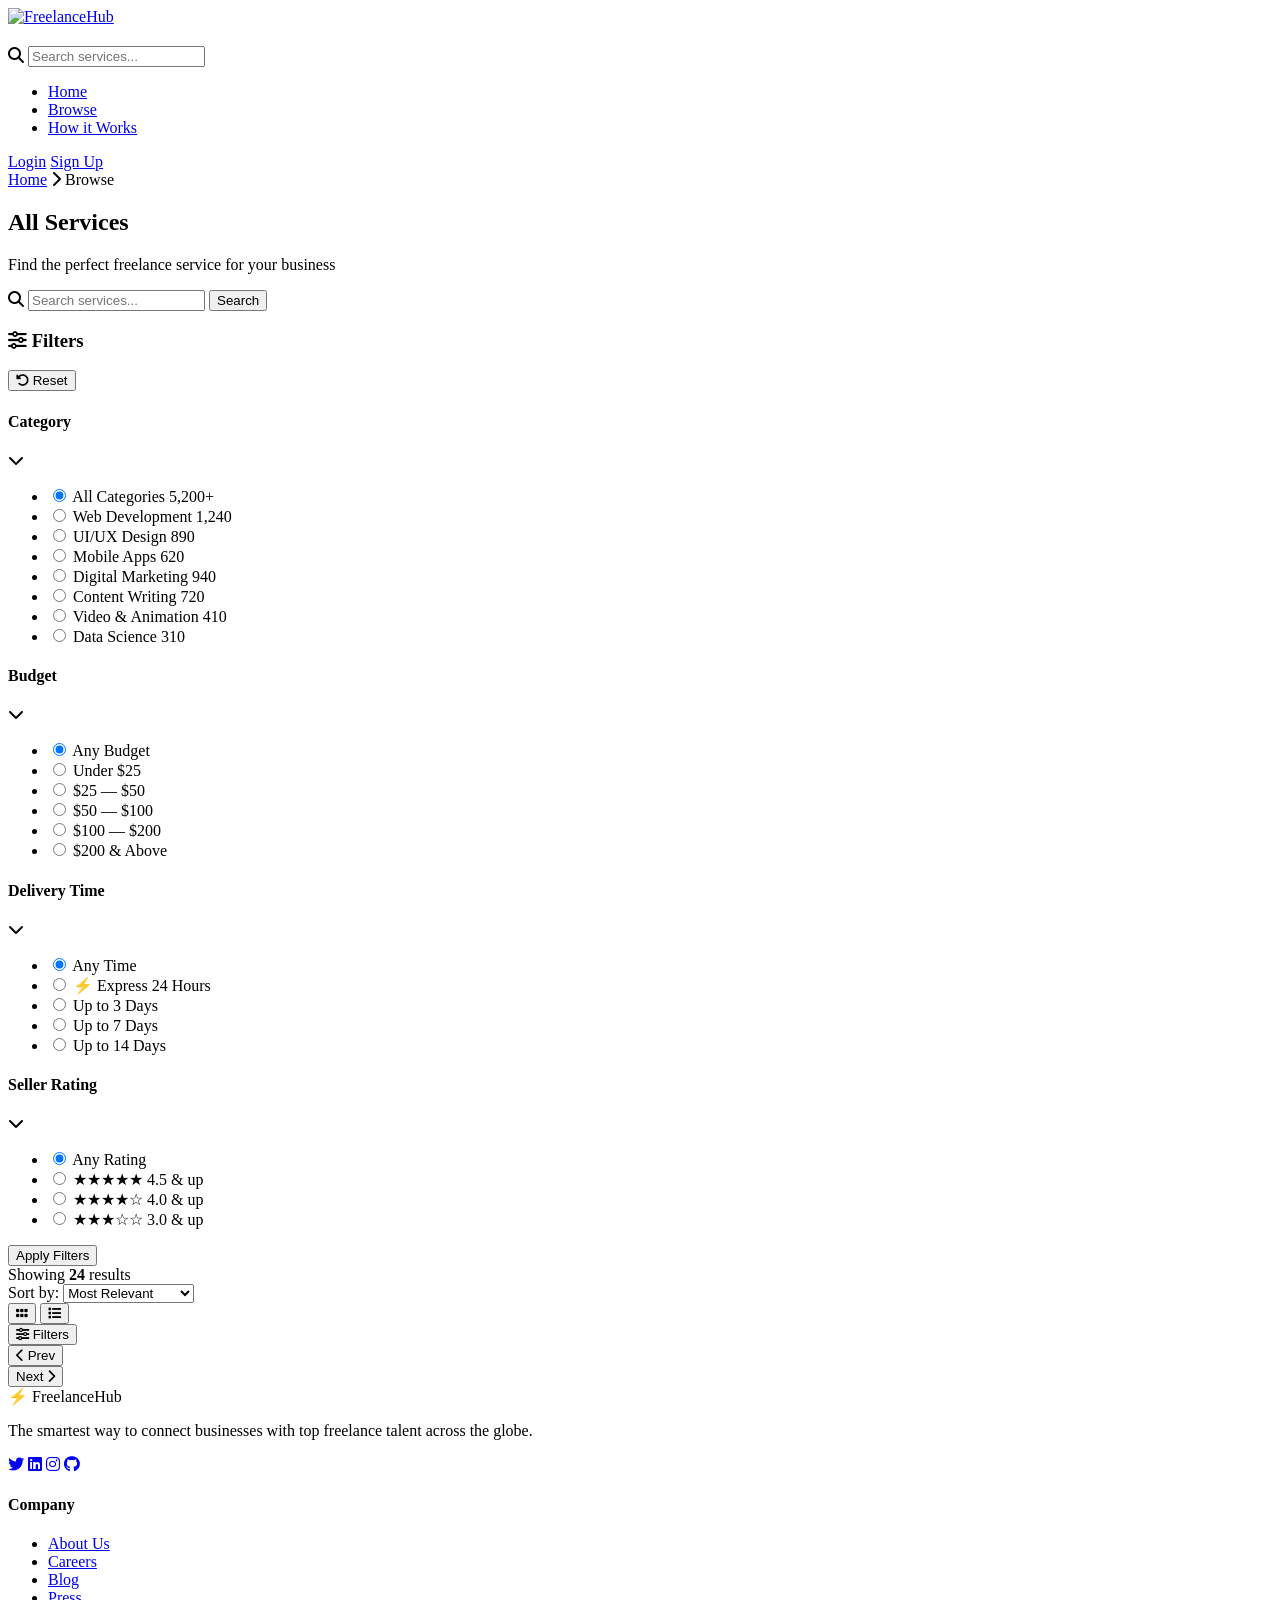
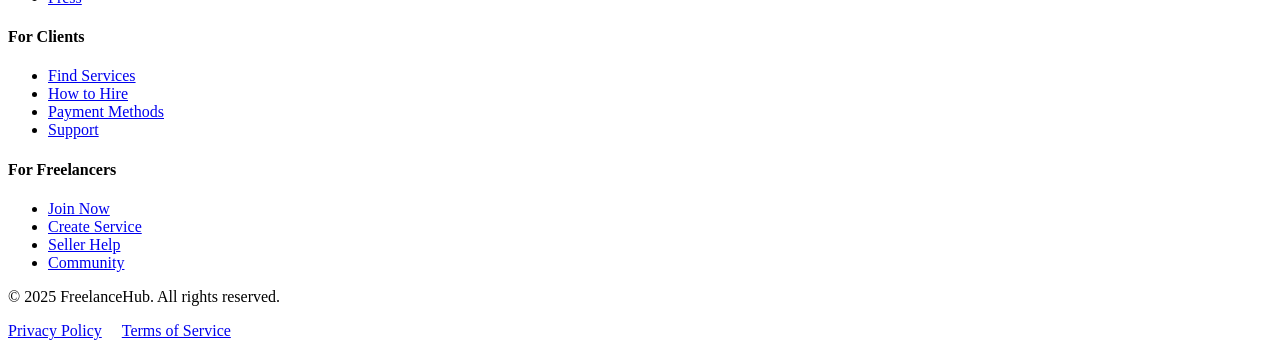
==== browse.html @ 756813ff "Add files via upload" ====
<!doctype html>
<html lang="en">
  <head>
    <meta charset="UTF-8" />
    <meta name="viewport" content="width=device-width, initial-scale=1.0" />
    <title>Browse Services — FreelanceHub</title>
    <link rel="icon" type="image/svg+xml" href="assets/images/favicon.svg" />
    <link rel="stylesheet" href="css/style.css" />
    <link rel="stylesheet" href="css/browse.css" />
    <link
      rel="stylesheet"
      href="https://cdnjs.cloudflare.com/ajax/libs/font-awesome/6.5.0/css/all.min.css"
    />
  </head>
  <body>
    <!-- ===== NAVBAR ===== -->
    <nav class="navbar" id="navbar">
      <div class="container">
        <div class="nav-inner">
          <!-- AUR YE LIKHO: -->
          <a href="index.html" class="nav-logo">
            <img
              src="assets/images/logo.svg"
              alt="FreelanceHub"
              height="38"
              style="display: block"
            />
          </a>

          <div class="nav-search">
            <i class="fa fa-search search-icon"></i>
            <input
              type="text"
              placeholder="Search services..."
              id="navSearch"
            />
          </div>

          <ul class="nav-links">
            <li><a href="index.html">Home</a></li>
            <li><a href="browse.html" class="active">Browse</a></li>
            <li><a href="#">How it Works</a></li>
          </ul>

          <div class="nav-actions">
            <a href="login.html" class="btn btn-outline btn-sm">Login</a>
            <a href="register.html" class="btn btn-primary btn-sm">Sign Up</a>
          </div>

          <div class="hamburger" id="hamburger">
            <span></span><span></span><span></span>
          </div>
        </div>
      </div>
    </nav>

    <!-- ===== BROWSE HEADER ===== -->
    <section class="browse-header">
      <div class="container">
        <div class="browse-header-inner">
          <div class="browse-header-text">
            <div class="breadcrumb">
              <a href="index.html">Home</a>
              <i class="fa fa-chevron-right"></i>
              <span id="breadcrumbCategory">Browse</span>
            </div>
            <h1 id="browseTitle">All Services</h1>
            <p id="browseSubtitle">
              Find the perfect freelance service for your business
            </p>
          </div>

          <!-- Search Bar -->
          <div class="browse-search">
            <div class="browse-search-wrap">
              <i class="fa fa-search"></i>
              <input
                type="text"
                id="browseSearchInput"
                placeholder="Search services..."
              />
              <button onclick="applySearch()" class="browse-search-btn">
                Search
              </button>
            </div>
          </div>
        </div>
      </div>
    </section>

    <!-- ===== MAIN BROWSE LAYOUT ===== -->
    <div class="browse-layout">
      <div class="container">
        <div class="browse-inner">
          <!-- ===== SIDEBAR FILTERS ===== -->
          <aside class="filter-sidebar" id="filterSidebar">
            <div class="filter-header">
              <h3><i class="fa fa-sliders"></i> Filters</h3>
              <button class="reset-btn" onclick="resetFilters()">
                <i class="fa fa-rotate-left"></i> Reset
              </button>
            </div>

            <!-- Category Filter -->
            <div class="filter-section">
              <div class="filter-section-header" onclick="toggleFilter(this)">
                <h4>Category</h4>
                <i class="fa fa-chevron-down"></i>
              </div>
              <div class="filter-section-body">
                <ul class="filter-list" id="categoryFilter">
                  <li>
                    <label class="filter-radio">
                      <input type="radio" name="category" value="" checked />
                      <span class="radio-custom"></span>
                      All Categories
                      <span class="filter-count">5,200+</span>
                    </label>
                  </li>
                  <li>
                    <label class="filter-radio">
                      <input
                        type="radio"
                        name="category"
                        value="Web Development"
                      />
                      <span class="radio-custom"></span>
                      Web Development
                      <span class="filter-count">1,240</span>
                    </label>
                  </li>
                  <li>
                    <label class="filter-radio">
                      <input
                        type="radio"
                        name="category"
                        value="UI/UX Design"
                      />
                      <span class="radio-custom"></span>
                      UI/UX Design
                      <span class="filter-count">890</span>
                    </label>
                  </li>
                  <li>
                    <label class="filter-radio">
                      <input
                        type="radio"
                        name="category"
                        value="Mobile Development"
                      />
                      <span class="radio-custom"></span>
                      Mobile Apps
                      <span class="filter-count">620</span>
                    </label>
                  </li>
                  <li>
                    <label class="filter-radio">
                      <input
                        type="radio"
                        name="category"
                        value="Digital Marketing"
                      />
                      <span class="radio-custom"></span>
                      Digital Marketing
                      <span class="filter-count">940</span>
                    </label>
                  </li>
                  <li>
                    <label class="filter-radio">
                      <input
                        type="radio"
                        name="category"
                        value="Content Writing"
                      />
                      <span class="radio-custom"></span>
                      Content Writing
                      <span class="filter-count">720</span>
                    </label>
                  </li>
                  <li>
                    <label class="filter-radio">
                      <input
                        type="radio"
                        name="category"
                        value="Video Animation"
                      />
                      <span class="radio-custom"></span>
                      Video & Animation
                      <span class="filter-count">410</span>
                    </label>
                  </li>
                  <li>
                    <label class="filter-radio">
                      <input
                        type="radio"
                        name="category"
                        value="Data Science"
                      />
                      <span class="radio-custom"></span>
                      Data Science
                      <span class="filter-count">310</span>
                    </label>
                  </li>
                </ul>
              </div>
            </div>

            <!-- Budget Filter -->
            <div class="filter-section">
              <div class="filter-section-header" onclick="toggleFilter(this)">
                <h4>Budget</h4>
                <i class="fa fa-chevron-down"></i>
              </div>
              <div class="filter-section-body">
                <ul class="filter-list" id="budgetFilter">
                  <li>
                    <label class="filter-radio">
                      <input type="radio" name="budget" value="" checked />
                      <span class="radio-custom"></span>
                      Any Budget
                    </label>
                  </li>
                  <li>
                    <label class="filter-radio">
                      <input type="radio" name="budget" value="0-25" />
                      <span class="radio-custom"></span>
                      Under $25
                    </label>
                  </li>
                  <li>
                    <label class="filter-radio">
                      <input type="radio" name="budget" value="25-50" />
                      <span class="radio-custom"></span>
                      $25 — $50
                    </label>
                  </li>
                  <li>
                    <label class="filter-radio">
                      <input type="radio" name="budget" value="50-100" />
                      <span class="radio-custom"></span>
                      $50 — $100
                    </label>
                  </li>
                  <li>
                    <label class="filter-radio">
                      <input type="radio" name="budget" value="100-200" />
                      <span class="radio-custom"></span>
                      $100 — $200
                    </label>
                  </li>
                  <li>
                    <label class="filter-radio">
                      <input type="radio" name="budget" value="200+" />
                      <span class="radio-custom"></span>
                      $200 & Above
                    </label>
                  </li>
                </ul>
              </div>
            </div>

            <!-- Delivery Time -->
            <div class="filter-section">
              <div class="filter-section-header" onclick="toggleFilter(this)">
                <h4>Delivery Time</h4>
                <i class="fa fa-chevron-down"></i>
              </div>
              <div class="filter-section-body">
                <ul class="filter-list" id="deliveryFilter">
                  <li>
                    <label class="filter-radio">
                      <input type="radio" name="delivery" value="" checked />
                      <span class="radio-custom"></span>
                      Any Time
                    </label>
                  </li>
                  <li>
                    <label class="filter-radio">
                      <input type="radio" name="delivery" value="1" />
                      <span class="radio-custom"></span>
                      <span class="express-tag">⚡ Express</span> 24 Hours
                    </label>
                  </li>
                  <li>
                    <label class="filter-radio">
                      <input type="radio" name="delivery" value="3" />
                      <span class="radio-custom"></span>
                      Up to 3 Days
                    </label>
                  </li>
                  <li>
                    <label class="filter-radio">
                      <input type="radio" name="delivery" value="7" />
                      <span class="radio-custom"></span>
                      Up to 7 Days
                    </label>
                  </li>
                  <li>
                    <label class="filter-radio">
                      <input type="radio" name="delivery" value="14" />
                      <span class="radio-custom"></span>
                      Up to 14 Days
                    </label>
                  </li>
                </ul>
              </div>
            </div>

            <!-- Rating Filter -->
            <div class="filter-section">
              <div class="filter-section-header" onclick="toggleFilter(this)">
                <h4>Seller Rating</h4>
                <i class="fa fa-chevron-down"></i>
              </div>
              <div class="filter-section-body">
                <ul class="filter-list" id="ratingFilter">
                  <li>
                    <label class="filter-radio">
                      <input type="radio" name="rating" value="" checked />
                      <span class="radio-custom"></span>
                      Any Rating
                    </label>
                  </li>
                  <li>
                    <label class="filter-radio">
                      <input type="radio" name="rating" value="4.5" />
                      <span class="radio-custom"></span>
                      <span class="star-filter">★★★★★</span> 4.5 & up
                    </label>
                  </li>
                  <li>
                    <label class="filter-radio">
                      <input type="radio" name="rating" value="4" />
                      <span class="radio-custom"></span>
                      <span class="star-filter">★★★★☆</span> 4.0 & up
                    </label>
                  </li>
                  <li>
                    <label class="filter-radio">
                      <input type="radio" name="rating" value="3" />
                      <span class="radio-custom"></span>
                      <span class="star-filter">★★★☆☆</span> 3.0 & up
                    </label>
                  </li>
                </ul>
              </div>
            </div>

            <!-- Apply Button (Mobile) -->
            <button class="apply-filters-btn" onclick="applyFilters()">
              Apply Filters
            </button>
          </aside>

          <!-- ===== MAIN CONTENT ===== -->
          <main class="browse-main">
            <!-- Toolbar -->
            <div class="browse-toolbar">
              <div class="toolbar-left">
                <span class="results-count" id="resultsCount">
                  Showing <strong>24</strong> results
                </span>
                <!-- Active Filters Tags -->
                <div class="active-filters" id="activeFilters"></div>
              </div>

              <div class="toolbar-right">
                <!-- Sort Dropdown -->
                <div class="sort-wrap">
                  <label>Sort by:</label>
                  <select id="sortSelect" onchange="applyFilters()">
                    <option value="relevant">Most Relevant</option>
                    <option value="popular">Most Popular</option>
                    <option value="rating">Best Rating</option>
                    <option value="price_low">Price: Low to High</option>
                    <option value="price_high">Price: High to Low</option>
                    <option value="newest">Newest First</option>
                  </select>
                </div>

                <!-- View Toggle -->
                <div class="view-toggle">
                  <button
                    class="view-btn active"
                    id="gridViewBtn"
                    onclick="setView('grid')"
                    title="Grid View"
                  >
                    <i class="fa fa-grip"></i>
                  </button>
                  <button
                    class="view-btn"
                    id="listViewBtn"
                    onclick="setView('list')"
                    title="List View"
                  >
                    <i class="fa fa-list"></i>
                  </button>
                </div>

                <!-- Mobile Filter Toggle -->
                <button class="mobile-filter-btn" onclick="toggleSidebar()">
                  <i class="fa fa-sliders"></i> Filters
                </button>
              </div>
            </div>

            <!-- Services Grid -->
            <div class="services-grid" id="servicesGrid">
              <!-- Injected by JS -->
            </div>

            <!-- Empty State -->
            <div class="empty-state" id="emptyState" style="display: none">
              <div class="empty-icon">🔍</div>
              <h3>No services found</h3>
              <p>
                Try adjusting your filters or search with different keywords.
              </p>
              <button class="btn btn-primary" onclick="resetFilters()">
                Clear Filters
              </button>
            </div>

            <!-- Pagination -->
            <div class="pagination" id="pagination">
              <button
                class="page-btn prev-btn"
                id="prevBtn"
                onclick="changePage(-1)"
              >
                <i class="fa fa-chevron-left"></i> Prev
              </button>
              <div class="page-numbers" id="pageNumbers"></div>
              <button
                class="page-btn next-btn"
                id="nextBtn"
                onclick="changePage(1)"
              >
                Next <i class="fa fa-chevron-right"></i>
              </button>
            </div>
          </main>
        </div>
      </div>
    </div>

    <!-- Mobile Sidebar Overlay -->
    <div
      class="sidebar-overlay"
      id="sidebarOverlay"
      onclick="toggleSidebar()"
    ></div>

    <!-- ===== FOOTER ===== -->
    <footer class="footer">
      <div class="container">
        <div class="footer-grid">
          <div class="footer-brand">
            <div class="logo">⚡ FreelanceHub</div>
            <p>
              The smartest way to connect businesses with top freelance talent
              across the globe.
            </p>
            <div class="footer-socials">
              <a href="#" class="social-btn"><i class="fab fa-twitter"></i></a>
              <a href="#" class="social-btn"><i class="fab fa-linkedin"></i></a>
              <a href="#" class="social-btn"
                ><i class="fab fa-instagram"></i
              ></a>
              <a href="#" class="social-btn"><i class="fab fa-github"></i></a>
            </div>
          </div>
          <div class="footer-col">
            <h4>Company</h4>
            <ul>
              <li><a href="#">About Us</a></li>
              <li><a href="#">Careers</a></li>
              <li><a href="#">Blog</a></li>
              <li><a href="#">Press</a></li>
            </ul>
          </div>
          <div class="footer-col">
            <h4>For Clients</h4>
            <ul>
              <li><a href="browse.html">Find Services</a></li>
              <li><a href="#">How to Hire</a></li>
              <li><a href="#">Payment Methods</a></li>
              <li><a href="#">Support</a></li>
            </ul>
          </div>
          <div class="footer-col">
            <h4>For Freelancers</h4>
            <ul>
              <li><a href="register.html">Join Now</a></li>
              <li><a href="#">Create Service</a></li>
              <li><a href="#">Seller Help</a></li>
              <li><a href="#">Community</a></li>
            </ul>
          </div>
        </div>
        <div class="footer-bottom">
          <p>&copy; 2025 FreelanceHub. All rights reserved.</p>
          <div style="display: flex; gap: 20px">
            <a href="#">Privacy Policy</a>
            <a href="#">Terms of Service</a>
          </div>
        </div>
      </div>
    </footer>

    <script src="js/main.js"></script>
    <script src="js/browse.js"></script>
  </body>
</html>
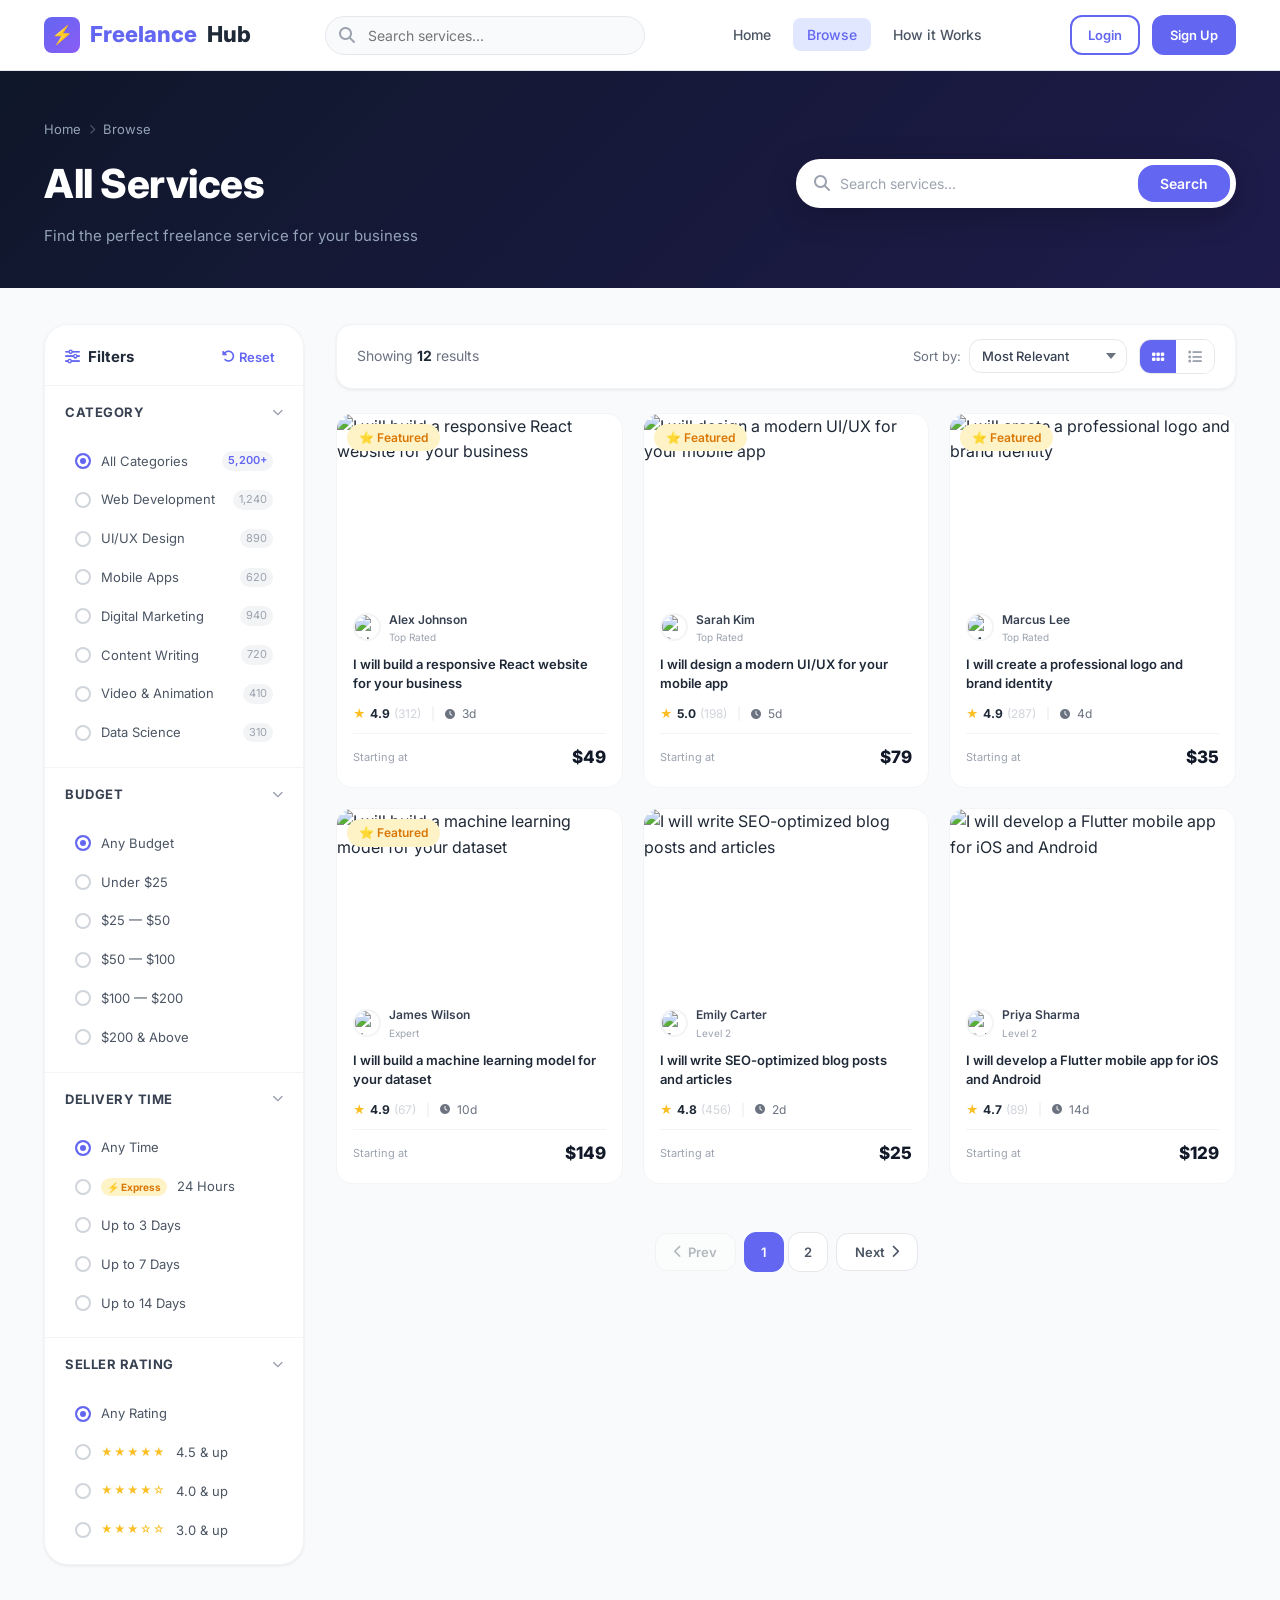
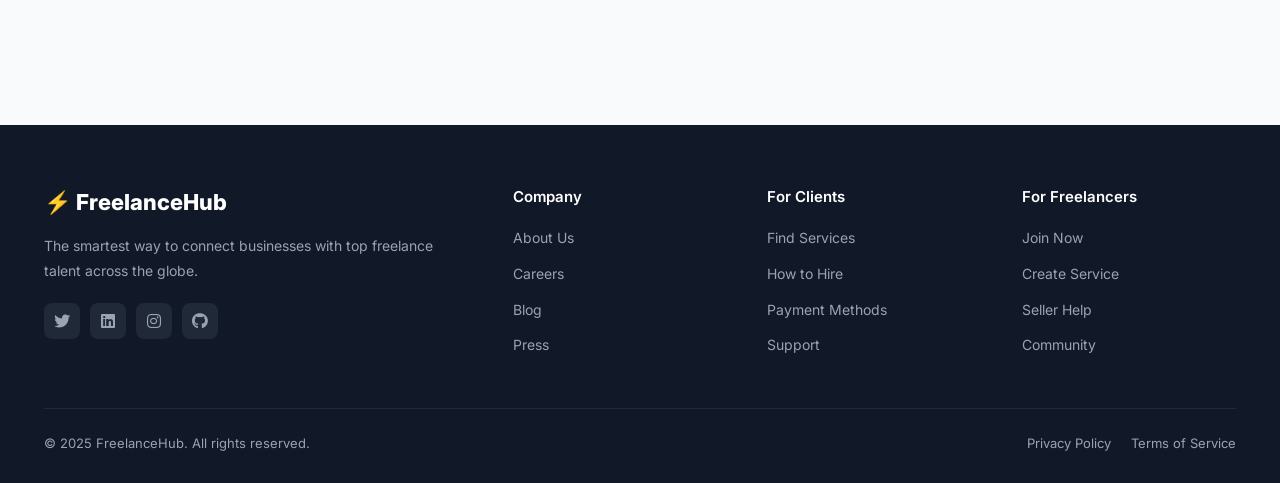
==== commit 8d897d6e: "Update greeting from 'Hello' to 'Goodbye'" ====
--- a/browse.html
+++ b/browse.html
@@ -4,7 +4,8 @@
     <meta charset="UTF-8" />
     <meta name="viewport" content="width=device-width, initial-scale=1.0" />
     <title>Browse Services — FreelanceHub</title>
-    <link rel="icon" type="image/svg+xml" href="assets/images/favicon.svg" />
+    <!-- YE ADD KARO -->
+<link rel="icon" href="data:image/svg+xml,<svg xmlns='http://www.w3.org/2000/svg' viewBox='0 0 32 32'><rect width='32' height='32' rx='8' fill='%23000000'/><polygon points='19,4 11,18 16,18 12,28 23,14 17,14 22,4' fill='white'/></svg>" />
     <link rel="stylesheet" href="css/style.css" />
     <link rel="stylesheet" href="css/browse.css" />
     <link
@@ -19,13 +20,9 @@
         <div class="nav-inner">
           <!-- AUR YE LIKHO: -->
           <a href="index.html" class="nav-logo">
-            <img
-              src="assets/images/logo.svg"
-              alt="FreelanceHub"
-              height="38"
-              style="display: block"
-            />
-          </a>
+  <div class="logo-icon">⚡</div>
+  Freelance<span>Hub</span>
+</a>
 
           <div class="nav-search">
             <i class="fa fa-search search-icon"></i>
--- a/css/style.css
+++ b/css/style.css
@@ -0,0 +1,509 @@
+/* ============================================
+   GLOBAL STYLES - Freelancer Marketplace
+   ============================================ */
+
+@import url("https://fonts.googleapis.com/css2?family=Inter:wght@300;400;500;600;700;800&display=swap");
+
+/* === CSS VARIABLES === */
+:root {
+  --primary: #6366f1;
+  --primary-dark: #4f46e5;
+  --primary-light: #e0e7ff;
+  --secondary: #f59e0b;
+  --success: #10b981;
+  --danger: #ef4444;
+  --dark: #0f172a;
+  --gray-900: #111827;
+  --gray-800: #1f2937;
+  --gray-700: #374151;
+  --gray-600: #4b5563;
+  --gray-500: #6b7280;
+  --gray-400: #9ca3af;
+  --gray-300: #d1d5db;
+  --gray-200: #e5e7eb;
+  --gray-100: #f3f4f6;
+  --gray-50: #f9fafb;
+  --white: #ffffff;
+  --shadow-sm: 0 1px 3px rgba(0, 0, 0, 0.08);
+  --shadow-md: 0 4px 16px rgba(0, 0, 0, 0.1);
+  --shadow-lg: 0 8px 32px rgba(0, 0, 0, 0.12);
+  --shadow-xl: 0 20px 60px rgba(0, 0, 0, 0.15);
+  --radius-sm: 8px;
+  --radius-md: 12px;
+  --radius-lg: 16px;
+  --radius-xl: 24px;
+  --radius-full: 9999px;
+  --transition: all 0.3s cubic-bezier(0.4, 0, 0.2, 1);
+  --font: "Inter", sans-serif;
+}
+
+/* === RESET === */
+*,
+*::before,
+*::after {
+  margin: 0;
+  padding: 0;
+  box-sizing: border-box;
+}
+
+html {
+  scroll-behavior: smooth;
+  font-size: 16px;
+}
+
+body {
+  font-family: var(--font);
+  background-color: var(--gray-50);
+  color: var(--gray-800);
+  line-height: 1.6;
+  -webkit-font-smoothing: antialiased;
+}
+
+a {
+  text-decoration: none;
+  color: inherit;
+  transition: var(--transition);
+}
+
+img {
+  max-width: 100%;
+  display: block;
+}
+
+ul {
+  list-style: none;
+}
+
+button {
+  cursor: pointer;
+  border: none;
+  font-family: var(--font);
+}
+
+input,
+textarea,
+select {
+  font-family: var(--font);
+  outline: none;
+}
+
+/* === UTILITY CLASSES === */
+.container {
+  max-width: 1240px;
+  margin: 0 auto;
+  padding: 0 24px;
+}
+
+.section-padding {
+  padding: 80px 0;
+}
+
+.text-center {
+  text-align: center;
+}
+.text-primary {
+  color: var(--primary);
+}
+.text-gray {
+  color: var(--gray-500);
+}
+
+.badge {
+  display: inline-flex;
+  align-items: center;
+  gap: 4px;
+  padding: 4px 12px;
+  border-radius: var(--radius-full);
+  font-size: 12px;
+  font-weight: 600;
+}
+
+.badge-primary {
+  background: var(--primary-light);
+  color: var(--primary);
+}
+
+.badge-success {
+  background: #d1fae5;
+  color: var(--success);
+}
+
+.badge-warning {
+  background: #fef3c7;
+  color: #d97706;
+}
+
+/* === BUTTONS === */
+.btn {
+  display: inline-flex;
+  align-items: center;
+  justify-content: center;
+  gap: 8px;
+  padding: 12px 24px;
+  border-radius: var(--radius-md);
+  font-size: 15px;
+  font-weight: 600;
+  transition: var(--transition);
+  cursor: pointer;
+  border: 2px solid transparent;
+}
+
+.btn-primary {
+  background: var(--primary);
+  color: var(--white);
+}
+
+.btn-primary:hover {
+  background: var(--primary-dark);
+  transform: translateY(-2px);
+  box-shadow: 0 8px 24px rgba(99, 102, 241, 0.35);
+}
+
+.btn-outline {
+  background: transparent;
+  color: var(--primary);
+  border-color: var(--primary);
+}
+
+.btn-outline:hover {
+  background: var(--primary);
+  color: var(--white);
+  transform: translateY(-2px);
+}
+
+.btn-white {
+  background: var(--white);
+  color: var(--primary);
+}
+
+.btn-white:hover {
+  background: var(--gray-100);
+  transform: translateY(-2px);
+}
+
+.btn-sm {
+  padding: 8px 16px;
+  font-size: 13px;
+}
+
+.btn-lg {
+  padding: 16px 32px;
+  font-size: 16px;
+  border-radius: var(--radius-lg);
+}
+
+/* === NAVBAR === */
+.navbar {
+  position: sticky;
+  top: 0;
+  z-index: 1000;
+  background: rgba(255, 255, 255, 0.95);
+  backdrop-filter: blur(20px);
+  -webkit-backdrop-filter: blur(20px);
+  border-bottom: 1px solid var(--gray-200);
+  transition: var(--transition);
+}
+
+.navbar.scrolled {
+  box-shadow: var(--shadow-md);
+}
+
+.nav-inner {
+  display: flex;
+  align-items: center;
+  justify-content: space-between;
+  height: 70px;
+  gap: 24px;
+}
+
+.nav-logo {
+  display: flex;
+  align-items: center;
+  gap: 10px;
+  font-size: 22px;
+  font-weight: 800;
+  color: var(--primary);
+  flex-shrink: 0;
+}
+
+.nav-logo span {
+  color: var(--gray-800);
+}
+
+.nav-logo .logo-icon {
+  width: 36px;
+  height: 36px;
+  background: linear-gradient(135deg, var(--primary), #8b5cf6);
+  border-radius: var(--radius-sm);
+  display: flex;
+  align-items: center;
+  justify-content: center;
+  color: white;
+  font-size: 18px;
+}
+
+.nav-links {
+  display: flex;
+  align-items: center;
+  gap: 8px;
+}
+
+.nav-links a {
+  padding: 8px 14px;
+  border-radius: var(--radius-sm);
+  font-size: 14px;
+  font-weight: 500;
+  color: var(--gray-600);
+}
+
+.nav-links a:hover,
+.nav-links a.active {
+  color: var(--primary);
+  background: var(--primary-light);
+}
+
+.nav-search {
+  flex: 1;
+  max-width: 320px;
+  position: relative;
+}
+
+.nav-search input {
+  width: 100%;
+  padding: 10px 16px 10px 42px;
+  border: 1.5px solid var(--gray-200);
+  border-radius: var(--radius-full);
+  font-size: 14px;
+  background: var(--gray-50);
+  transition: var(--transition);
+}
+
+.nav-search input:focus {
+  border-color: var(--primary);
+  background: white;
+  box-shadow: 0 0 0 4px rgba(99, 102, 241, 0.1);
+}
+
+.nav-search .search-icon {
+  position: absolute;
+  left: 14px;
+  top: 50%;
+  transform: translateY(-50%);
+  color: var(--gray-400);
+  font-size: 16px;
+}
+
+.nav-actions {
+  display: flex;
+  align-items: center;
+  gap: 12px;
+}
+
+.nav-avatar {
+  width: 38px;
+  height: 38px;
+  border-radius: var(--radius-full);
+  object-fit: cover;
+  cursor: pointer;
+  border: 2px solid var(--gray-200);
+  transition: var(--transition);
+}
+
+.nav-avatar:hover {
+  border-color: var(--primary);
+}
+
+/* Mobile menu toggle */
+.hamburger {
+  display: none;
+  flex-direction: column;
+  gap: 5px;
+  cursor: pointer;
+  padding: 4px;
+}
+
+.hamburger span {
+  display: block;
+  width: 24px;
+  height: 2px;
+  background: var(--gray-700);
+  border-radius: 2px;
+  transition: var(--transition);
+}
+
+/* === FOOTER === */
+.footer {
+  background: var(--gray-900);
+  color: var(--gray-400);
+  padding: 60px 0 30px;
+  margin-top: 80px;
+}
+
+.footer-grid {
+  display: grid;
+  grid-template-columns: 2fr 1fr 1fr 1fr;
+  gap: 40px;
+  padding-bottom: 40px;
+  border-bottom: 1px solid var(--gray-800);
+}
+
+.footer-brand .logo {
+  font-size: 22px;
+  font-weight: 800;
+  color: var(--white);
+  margin-bottom: 12px;
+}
+
+.footer-brand p {
+  font-size: 14px;
+  line-height: 1.8;
+  margin-bottom: 20px;
+}
+
+.footer-socials {
+  display: flex;
+  gap: 10px;
+}
+
+.social-btn {
+  width: 36px;
+  height: 36px;
+  border-radius: var(--radius-sm);
+  background: var(--gray-800);
+  display: flex;
+  align-items: center;
+  justify-content: center;
+  color: var(--gray-400);
+  font-size: 16px;
+  transition: var(--transition);
+}
+
+.social-btn:hover {
+  background: var(--primary);
+  color: white;
+  transform: translateY(-2px);
+}
+
+.footer-col h4 {
+  color: var(--white);
+  font-size: 15px;
+  font-weight: 600;
+  margin-bottom: 16px;
+}
+
+.footer-col ul li {
+  margin-bottom: 10px;
+}
+
+.footer-col ul li a {
+  font-size: 14px;
+  color: var(--gray-400);
+}
+
+.footer-col ul li a:hover {
+  color: var(--white);
+  padding-left: 4px;
+}
+
+.footer-bottom {
+  display: flex;
+  justify-content: space-between;
+  align-items: center;
+  padding-top: 24px;
+  font-size: 13px;
+}
+
+/* === CARD === */
+.card {
+  background: var(--white);
+  border-radius: var(--radius-lg);
+  box-shadow: var(--shadow-sm);
+  border: 1px solid var(--gray-100);
+  overflow: hidden;
+  transition: var(--transition);
+}
+
+.card:hover {
+  box-shadow: var(--shadow-lg);
+  transform: translateY(-4px);
+}
+
+/* === STAR RATING === */
+.stars {
+  display: flex;
+  gap: 2px;
+}
+
+.star {
+  color: #fbbf24;
+  font-size: 14px;
+}
+
+.star.empty {
+  color: var(--gray-300);
+}
+
+/* === SKELETON LOADING === */
+.skeleton {
+  background: linear-gradient(
+    90deg,
+    var(--gray-200) 25%,
+    var(--gray-100) 50%,
+    var(--gray-200) 75%
+  );
+  background-size: 200% 100%;
+  animation: shimmer 1.5s infinite;
+  border-radius: var(--radius-sm);
+}
+
+@keyframes shimmer {
+  0% {
+    background-position: 200% 0;
+  }
+  100% {
+    background-position: -200% 0;
+  }
+}
+
+/* === RESPONSIVE === */
+@media (max-width: 1024px) {
+  .nav-search {
+    max-width: 220px;
+  }
+  .footer-grid {
+    grid-template-columns: 1fr 1fr;
+  }
+}
+
+@media (max-width: 768px) {
+  .nav-links {
+    display: none;
+  }
+  .nav-search {
+    display: none;
+  }
+  .hamburger {
+    display: flex;
+  }
+
+  .footer-grid {
+    grid-template-columns: 1fr 1fr;
+  }
+  .footer-bottom {
+    flex-direction: column;
+    gap: 8px;
+    text-align: center;
+  }
+}
+
+@media (max-width: 480px) {
+  .container {
+    padding: 0 16px;
+  }
+  .footer-grid {
+    grid-template-columns: 1fr;
+  }
+  .section-padding {
+    padding: 50px 0;
+  }
+}
--- a/css/browse.css
+++ b/css/browse.css
@@ -0,0 +1,854 @@
+.browse-header {
+  background: linear-gradient(135deg, #0f172a 0%, #1e1b4b 100%);
+  padding: 48px 0 40px;
+  color: white;
+}
+
+.browse-header-inner {
+  display: flex;
+  align-items: center;
+  justify-content: space-between;
+  gap: 32px;
+  flex-wrap: wrap;
+}
+
+.breadcrumb {
+  display: flex;
+  align-items: center;
+  gap: 8px;
+  font-size: 13px;
+  color: #94a3b8;
+  margin-bottom: 12px;
+}
+
+.breadcrumb a {
+  color: #94a3b8;
+  transition: var(--transition);
+}
+
+.breadcrumb a:hover {
+  color: white;
+}
+
+.breadcrumb i {
+  font-size: 10px;
+  color: #475569;
+}
+
+.browse-header h1 {
+  font-size: clamp(24px, 4vw, 40px);
+  font-weight: 800;
+  color: white;
+  margin-bottom: 8px;
+  letter-spacing: -0.5px;
+}
+
+.browse-header p {
+  font-size: 15px;
+  color: #94a3b8;
+}
+
+/* Browse Search */
+.browse-search {
+  flex-shrink: 0;
+  width: 100%;
+  max-width: 440px;
+}
+
+.browse-search-wrap {
+  display: flex;
+  align-items: center;
+  background: white;
+  border-radius: var(--radius-xl);
+  padding: 6px 6px 6px 18px;
+  gap: 10px;
+  box-shadow: 0 8px 32px rgba(0,0,0,0.2);
+}
+
+.browse-search-wrap i {
+  color: var(--gray-400);
+  font-size: 16px;
+  flex-shrink: 0;
+}
+
+.browse-search-wrap input {
+  flex: 1;
+  border: none;
+  font-size: 14px;
+  color: var(--gray-800);
+  background: transparent;
+  min-width: 0;
+}
+
+.browse-search-wrap input::placeholder {
+  color: var(--gray-400);
+}
+
+.browse-search-btn {
+  background: var(--primary);
+  color: white;
+  padding: 10px 22px;
+  border-radius: var(--radius-lg);
+  font-size: 14px;
+  font-weight: 600;
+  border: none;
+  cursor: pointer;
+  transition: var(--transition);
+  white-space: nowrap;
+}
+
+.browse-search-btn:hover {
+  background: var(--primary-dark);
+}
+
+/* === BROWSE LAYOUT === */
+.browse-layout {
+  padding: 36px 0 80px;
+}
+
+.browse-inner {
+  display: grid;
+  grid-template-columns: 260px 1fr;
+  gap: 32px;
+  align-items: start;
+}
+
+/* === FILTER SIDEBAR === */
+.filter-sidebar {
+  background: white;
+  border-radius: var(--radius-xl);
+  border: 1px solid var(--gray-100);
+  overflow: hidden;
+  position: sticky;
+  top: 90px;
+  box-shadow: var(--shadow-sm);
+}
+
+.filter-header {
+  display: flex;
+  align-items: center;
+  justify-content: space-between;
+  padding: 20px 20px 16px;
+  border-bottom: 1px solid var(--gray-100);
+}
+
+.filter-header h3 {
+  font-size: 15px;
+  font-weight: 700;
+  color: var(--gray-800);
+  display: flex;
+  align-items: center;
+  gap: 8px;
+}
+
+.filter-header h3 i {
+  color: var(--primary);
+}
+
+.reset-btn {
+  background: none;
+  border: none;
+  color: var(--primary);
+  font-size: 13px;
+  font-weight: 600;
+  cursor: pointer;
+  display: flex;
+  align-items: center;
+  gap: 4px;
+  padding: 4px 8px;
+  border-radius: var(--radius-sm);
+  transition: var(--transition);
+}
+
+.reset-btn:hover {
+  background: var(--primary-light);
+}
+
+/* Filter Sections */
+.filter-section {
+  border-bottom: 1px solid var(--gray-100);
+}
+
+.filter-section:last-of-type {
+  border-bottom: none;
+}
+
+.filter-section-header {
+  display: flex;
+  align-items: center;
+  justify-content: space-between;
+  padding: 16px 20px;
+  cursor: pointer;
+  transition: var(--transition);
+  user-select: none;
+}
+
+.filter-section-header:hover {
+  background: var(--gray-50);
+}
+
+.filter-section-header h4 {
+  font-size: 13px;
+  font-weight: 700;
+  color: var(--gray-700);
+  text-transform: uppercase;
+  letter-spacing: 0.5px;
+}
+
+.filter-section-header i {
+  font-size: 11px;
+  color: var(--gray-400);
+  transition: transform 0.3s ease;
+}
+
+.filter-section-header.collapsed i {
+  transform: rotate(-90deg);
+}
+
+.filter-section-body {
+  padding: 4px 20px 16px;
+  overflow: hidden;
+  transition: all 0.3s ease;
+}
+
+.filter-section-body.hidden {
+  display: none;
+}
+
+/* Filter List */
+.filter-list {
+  display: flex;
+  flex-direction: column;
+  gap: 2px;
+}
+
+.filter-radio {
+  display: flex;
+  align-items: center;
+  gap: 10px;
+  padding: 8px 10px;
+  border-radius: var(--radius-sm);
+  cursor: pointer;
+  font-size: 13px;
+  color: var(--gray-600);
+  transition: var(--transition);
+  position: relative;
+}
+
+.filter-radio:hover {
+  background: var(--gray-50);
+  color: var(--gray-800);
+}
+
+.filter-radio input[type="radio"] {
+  display: none;
+}
+
+.radio-custom {
+  width: 16px;
+  height: 16px;
+  border-radius: 50%;
+  border: 2px solid var(--gray-300);
+  flex-shrink: 0;
+  transition: var(--transition);
+  display: flex;
+  align-items: center;
+  justify-content: center;
+}
+
+.filter-radio input[type="radio"]:checked ~ .radio-custom {
+  border-color: var(--primary);
+  background: var(--primary);
+  box-shadow: inset 0 0 0 3px white;
+}
+
+.filter-radio input[type="radio"]:checked ~ * {
+  color: var(--primary);
+  font-weight: 600;
+}
+
+.filter-count {
+  margin-left: auto;
+  font-size: 11px;
+  color: var(--gray-400);
+  background: var(--gray-100);
+  padding: 1px 6px;
+  border-radius: var(--radius-full);
+}
+
+.express-tag {
+  background: #fef3c7;
+  color: #d97706;
+  padding: 1px 6px;
+  border-radius: var(--radius-full);
+  font-size: 10px;
+  font-weight: 700;
+}
+
+.star-filter {
+  color: #fbbf24;
+  font-size: 11px;
+  letter-spacing: 1px;
+}
+
+/* Apply Button Mobile */
+.apply-filters-btn {
+  display: none;
+  width: calc(100% - 40px);
+  margin: 16px 20px;
+  padding: 12px;
+  background: var(--primary);
+  color: white;
+  border: none;
+  border-radius: var(--radius-md);
+  font-size: 14px;
+  font-weight: 600;
+  cursor: pointer;
+  transition: var(--transition);
+}
+
+.apply-filters-btn:hover {
+  background: var(--primary-dark);
+}
+
+/* === BROWSE MAIN === */
+.browse-main {
+  min-width: 0;
+}
+
+/* Toolbar */
+.browse-toolbar {
+  display: flex;
+  align-items: center;
+  justify-content: space-between;
+  margin-bottom: 24px;
+  gap: 16px;
+  flex-wrap: wrap;
+  background: white;
+  padding: 14px 20px;
+  border-radius: var(--radius-lg);
+  border: 1px solid var(--gray-100);
+  box-shadow: var(--shadow-sm);
+}
+
+.toolbar-left {
+  display: flex;
+  align-items: center;
+  gap: 12px;
+  flex-wrap: wrap;
+}
+
+.results-count {
+  font-size: 14px;
+  color: var(--gray-500);
+  white-space: nowrap;
+}
+
+.results-count strong {
+  color: var(--gray-800);
+}
+
+/* Active Filter Tags */
+.active-filters {
+  display: flex;
+  flex-wrap: wrap;
+  gap: 6px;
+}
+
+.filter-tag {
+  display: inline-flex;
+  align-items: center;
+  gap: 6px;
+  background: var(--primary-light);
+  color: var(--primary);
+  padding: 4px 10px;
+  border-radius: var(--radius-full);
+  font-size: 12px;
+  font-weight: 600;
+}
+
+.filter-tag button {
+  background: none;
+  border: none;
+  color: var(--primary);
+  cursor: pointer;
+  font-size: 13px;
+  line-height: 1;
+  padding: 0;
+  display: flex;
+  align-items: center;
+}
+
+.filter-tag button:hover {
+  color: var(--primary-dark);
+}
+
+.toolbar-right {
+  display: flex;
+  align-items: center;
+  gap: 12px;
+}
+
+/* Sort */
+.sort-wrap {
+  display: flex;
+  align-items: center;
+  gap: 8px;
+}
+
+.sort-wrap label {
+  font-size: 13px;
+  color: var(--gray-500);
+  white-space: nowrap;
+}
+
+.sort-wrap select {
+  padding: 8px 32px 8px 12px;
+  border: 1.5px solid var(--gray-200);
+  border-radius: var(--radius-md);
+  font-size: 13px;
+  color: var(--gray-700);
+  font-weight: 500;
+  background: white url("data:image/svg+xml,%3Csvg xmlns='http://www.w3.org/2000/svg' width='10' height='6'%3E%3Cpath d='M0 0l5 6 5-6z' fill='%236b7280'/%3E%3C/svg%3E") no-repeat right 10px center;
+  -webkit-appearance: none;
+  cursor: pointer;
+  transition: var(--transition);
+}
+
+.sort-wrap select:focus {
+  border-color: var(--primary);
+  outline: none;
+  box-shadow: 0 0 0 3px rgba(99,102,241,0.1);
+}
+
+/* View Toggle */
+.view-toggle {
+  display: flex;
+  border: 1.5px solid var(--gray-200);
+  border-radius: var(--radius-md);
+  overflow: hidden;
+}
+
+.view-btn {
+  padding: 8px 12px;
+  background: white;
+  border: none;
+  color: var(--gray-400);
+  cursor: pointer;
+  font-size: 14px;
+  transition: var(--transition);
+}
+
+.view-btn:hover {
+  background: var(--gray-50);
+  color: var(--gray-600);
+}
+
+.view-btn.active {
+  background: var(--primary);
+  color: white;
+}
+
+/* Mobile Filter Button */
+.mobile-filter-btn {
+  display: none;
+  align-items: center;
+  gap: 6px;
+  padding: 8px 14px;
+  background: var(--primary);
+  color: white;
+  border: none;
+  border-radius: var(--radius-md);
+  font-size: 13px;
+  font-weight: 600;
+  cursor: pointer;
+  transition: var(--transition);
+}
+
+.mobile-filter-btn:hover {
+  background: var(--primary-dark);
+}
+
+/* === SERVICES GRID === */
+.services-grid {
+  display: grid;
+  grid-template-columns: repeat(3, 1fr);
+  gap: 20px;
+  transition: all 0.3s ease;
+}
+
+.services-grid.list-view {
+  grid-template-columns: 1fr;
+}
+
+/* Service Card */
+.service-card {
+  background: white;
+  border-radius: var(--radius-lg);
+  overflow: hidden;
+  border: 1px solid var(--gray-100);
+  transition: var(--transition);
+  cursor: pointer;
+  position: relative;
+}
+
+.service-card:hover {
+  transform: translateY(-5px);
+  box-shadow: var(--shadow-xl);
+  border-color: rgba(99, 102, 241, 0.2);
+}
+
+/* List view card */
+.services-grid.list-view .service-card {
+  display: grid;
+  grid-template-columns: 220px 1fr;
+  transform: none !important;
+}
+
+.services-grid.list-view .service-card:hover {
+  box-shadow: var(--shadow-lg);
+  transform: none !important;
+  border-color: rgba(99, 102, 241, 0.2);
+}
+
+.services-grid.list-view .service-card-img {
+  height: 100%;
+  min-height: 160px;
+}
+
+.service-card-img {
+  position: relative;
+  height: 180px;
+  overflow: hidden;
+}
+
+.service-card-img img {
+  width: 100%;
+  height: 100%;
+  object-fit: cover;
+  transition: transform 0.5s ease;
+}
+
+.service-card:hover .service-card-img img {
+  transform: scale(1.07);
+}
+
+.service-card-badge {
+  position: absolute;
+  top: 10px;
+  left: 10px;
+  z-index: 2;
+}
+
+.wishlist-btn {
+  position: absolute;
+  top: 10px;
+  right: 10px;
+  width: 32px;
+  height: 32px;
+  border-radius: 50%;
+  background: white;
+  display: flex;
+  align-items: center;
+  justify-content: center;
+  font-size: 13px;
+  color: var(--gray-400);
+  cursor: pointer;
+  border: none;
+  opacity: 0;
+  transition: var(--transition);
+  box-shadow: var(--shadow-md);
+  z-index: 2;
+}
+
+.service-card:hover .wishlist-btn {
+  opacity: 1;
+}
+
+.wishlist-btn.active {
+  color: #ef4444;
+  opacity: 1;
+}
+
+.service-card-body {
+  padding: 16px;
+}
+
+.freelancer-mini {
+  display: flex;
+  align-items: center;
+  gap: 8px;
+  margin-bottom: 10px;
+}
+
+.freelancer-mini img {
+  width: 28px;
+  height: 28px;
+  border-radius: 50%;
+  object-fit: cover;
+  border: 2px solid var(--gray-100);
+}
+
+.freelancer-mini .f-name {
+  font-size: 12px;
+  font-weight: 600;
+  color: var(--gray-700);
+}
+
+.freelancer-mini .f-level {
+  font-size: 10px;
+  color: var(--gray-400);
+}
+
+.service-card-title {
+  font-size: 13px;
+  font-weight: 600;
+  color: var(--gray-800);
+  line-height: 1.5;
+  margin-bottom: 10px;
+  display: -webkit-box;
+  -webkit-line-clamp: 2;
+  -webkit-box-orient: vertical;
+  overflow: hidden;
+}
+
+.service-card-meta {
+  display: flex;
+  align-items: center;
+  gap: 4px;
+  font-size: 12px;
+  color: var(--gray-500);
+  margin-bottom: 10px;
+}
+
+.rating-star { color: #fbbf24; }
+.rating-val {
+  font-weight: 700;
+  color: var(--gray-800);
+}
+
+.service-card-footer {
+  display: flex;
+  align-items: center;
+  justify-content: space-between;
+  padding-top: 10px;
+  border-top: 1px solid var(--gray-100);
+}
+
+.service-card-footer span {
+  font-size: 11px;
+  color: var(--gray-400);
+}
+
+.price {
+  font-size: 17px;
+  font-weight: 800;
+  color: var(--gray-900);
+}
+
+/* === SKELETON CARDS === */
+.skeleton-card {
+  background: white;
+  border-radius: var(--radius-lg);
+  overflow: hidden;
+  border: 1px solid var(--gray-100);
+}
+
+.skeleton-img {
+  height: 180px;
+}
+
+.skeleton-body {
+  padding: 16px;
+  display: flex;
+  flex-direction: column;
+  gap: 10px;
+}
+
+.skeleton-line {
+  height: 12px;
+  border-radius: 6px;
+}
+
+/* === EMPTY STATE === */
+.empty-state {
+  text-align: center;
+  padding: 80px 20px;
+}
+
+.empty-icon {
+  font-size: 64px;
+  margin-bottom: 20px;
+  display: block;
+}
+
+.empty-state h3 {
+  font-size: 22px;
+  font-weight: 700;
+  color: var(--gray-800);
+  margin-bottom: 10px;
+}
+
+.empty-state p {
+  color: var(--gray-500);
+  font-size: 15px;
+  margin-bottom: 28px;
+}
+
+/* === PAGINATION === */
+.pagination {
+  display: flex;
+  align-items: center;
+  justify-content: center;
+  gap: 8px;
+  margin-top: 48px;
+}
+
+.page-btn {
+  display: flex;
+  align-items: center;
+  gap: 6px;
+  padding: 10px 18px;
+  border: 1.5px solid var(--gray-200);
+  border-radius: var(--radius-md);
+  background: white;
+  color: var(--gray-600);
+  font-size: 13px;
+  font-weight: 600;
+  cursor: pointer;
+  transition: var(--transition);
+}
+
+.page-btn:hover:not(:disabled) {
+  border-color: var(--primary);
+  color: var(--primary);
+}
+
+.page-btn:disabled {
+  opacity: 0.4;
+  cursor: not-allowed;
+}
+
+.page-numbers {
+  display: flex;
+  gap: 4px;
+}
+
+.page-num {
+  width: 40px;
+  height: 40px;
+  display: flex;
+  align-items: center;
+  justify-content: center;
+  border: 1.5px solid var(--gray-200);
+  border-radius: var(--radius-md);
+  background: white;
+  color: var(--gray-600);
+  font-size: 13px;
+  font-weight: 600;
+  cursor: pointer;
+  transition: var(--transition);
+}
+
+.page-num:hover {
+  border-color: var(--primary);
+  color: var(--primary);
+}
+
+.page-num.active {
+  background: var(--primary);
+  border-color: var(--primary);
+  color: white;
+}
+
+/* === SIDEBAR OVERLAY === */
+.sidebar-overlay {
+  display: none;
+  position: fixed;
+  inset: 0;
+  background: rgba(0,0,0,0.5);
+  z-index: 998;
+  backdrop-filter: blur(2px);
+}
+
+.sidebar-overlay.active {
+  display: block;
+}
+
+/* === RESPONSIVE === */
+@media (max-width: 1100px) {
+  .browse-inner {
+    grid-template-columns: 230px 1fr;
+    gap: 24px;
+  }
+  .services-grid {
+    grid-template-columns: repeat(2, 1fr);
+  }
+}
+
+@media (max-width: 900px) {
+  .browse-inner {
+    grid-template-columns: 1fr;
+  }
+
+  .filter-sidebar {
+    position: fixed;
+    top: 0;
+    left: -100%;
+    height: 100vh;
+    width: 300px;
+    border-radius: 0;
+    z-index: 999;
+    overflow-y: auto;
+    transition: left 0.35s cubic-bezier(0.4,0,0.2,1);
+    box-shadow: var(--shadow-xl);
+  }
+
+  .filter-sidebar.open {
+    left: 0;
+  }
+
+  .apply-filters-btn {
+    display: block;
+  }
+
+  .mobile-filter-btn {
+    display: flex;
+  }
+
+  .browse-header-inner {
+    flex-direction: column;
+    align-items: flex-start;
+  }
+
+  .browse-search {
+    max-width: 100%;
+    width: 100%;
+  }
+}
+
+@media (max-width: 600px) {
+  .services-grid {
+    grid-template-columns: 1fr;
+  }
+
+  .services-grid.list-view .service-card {
+    grid-template-columns: 1fr;
+  }
+
+  .services-grid.list-view .service-card-img {
+    height: 180px;
+  }
+
+  .browse-toolbar {
+    flex-direction: column;
+    align-items: flex-start;
+  }
+
+  .toolbar-right {
+    width: 100%;
+    justify-content: flex-end;
+  }
+
+  .sort-wrap label { display: none; }
+}
